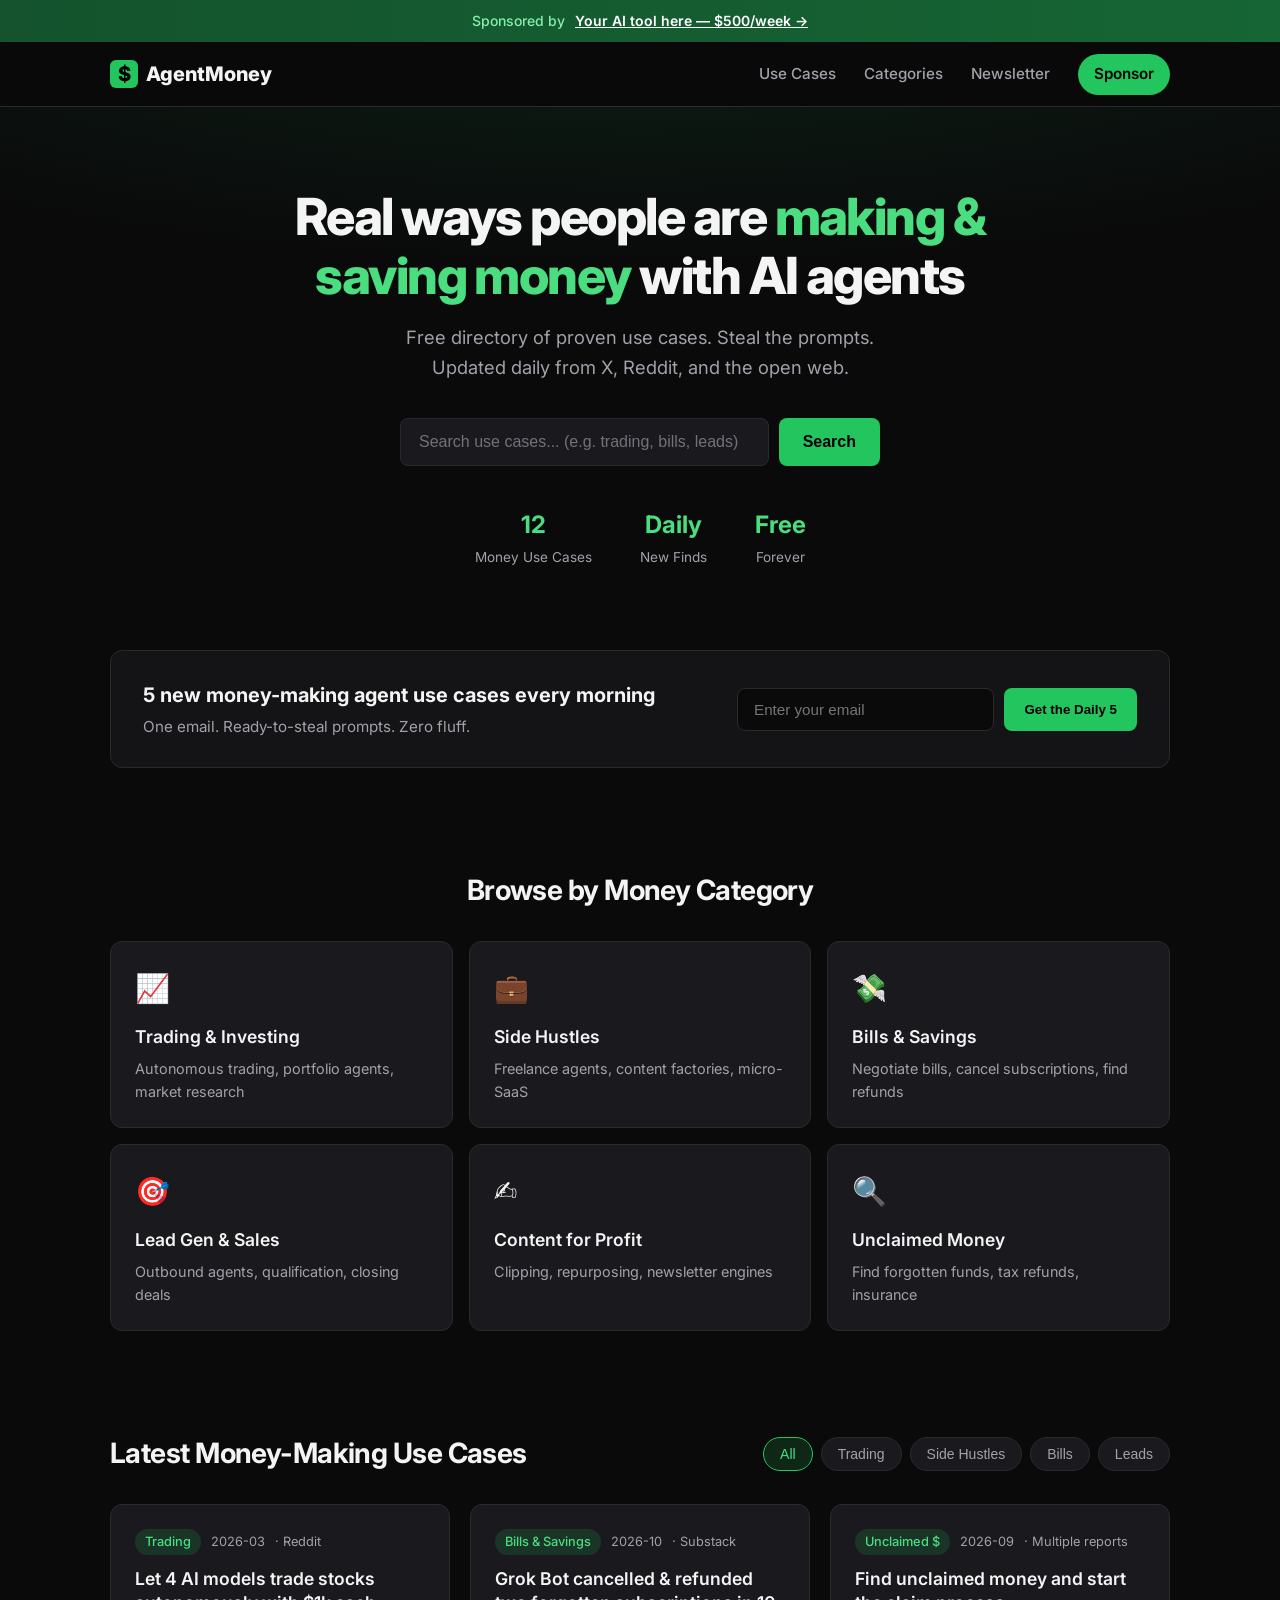
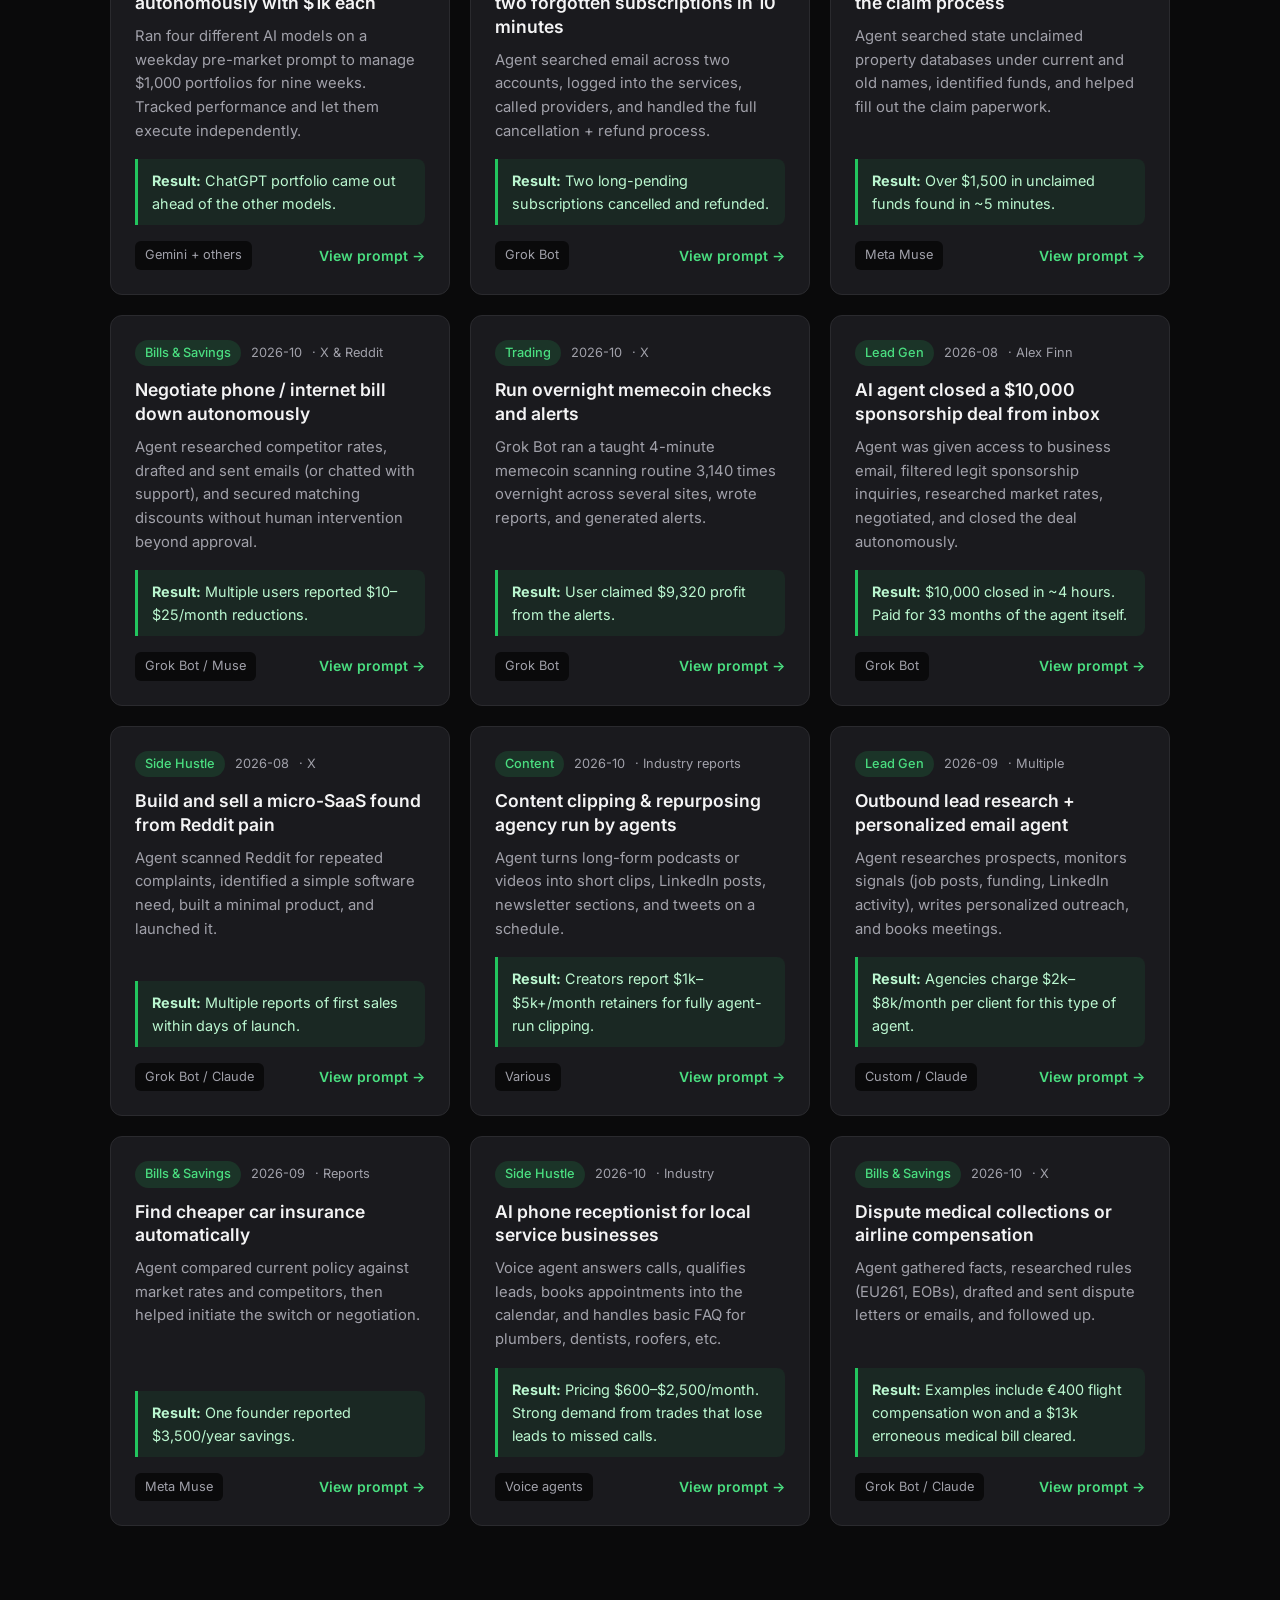
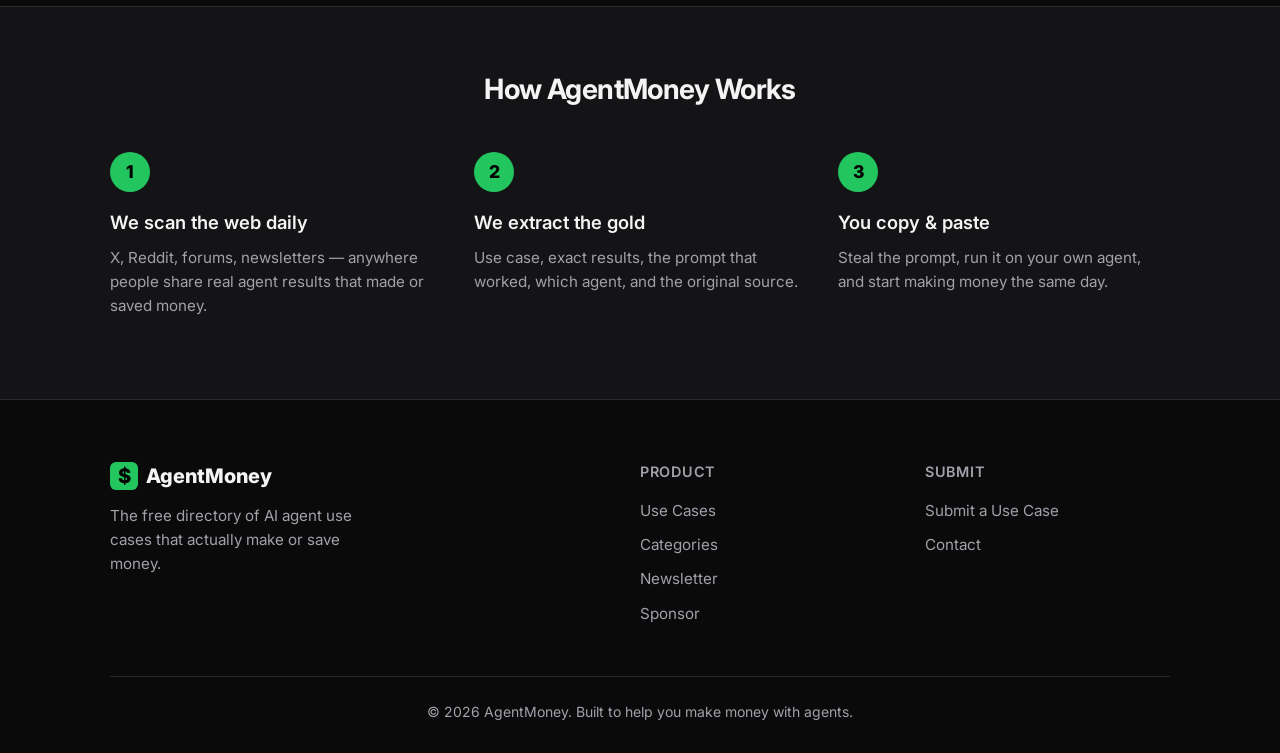
==== index.html @ 53b1bd2c "Add files via upload" ====
<!DOCTYPE html>
<html lang="en">
<head>
  <meta charset="UTF-8">
  <meta name="viewport" content="width=device-width, initial-scale=1.0">
  <title>AgentMoney — Real Ways People Make & Save Money with AI Agents</title>
  <meta name="description" content="The largest free directory of proven AI agent use cases that actually make or save money. Updated daily. Steal the prompts.">
  <meta name="keywords" content="AI agents, make money with AI, side hustle agents, agent use cases, AI money, autonomous agents">
  <link rel="canonical" href="https://agentmoney.ai/">
  <meta property="og:title" content="AgentMoney — Make Money with AI Agents">
  <meta property="og:description" content="Real use cases, real results, ready-to-steal prompts. Updated daily.">
  <meta property="og:type" content="website">
  <link rel="stylesheet" href="styles.css">
  <link rel="preconnect" href="https://fonts.googleapis.com">
  <link rel="preconnect" href="https://fonts.gstatic.com" crossorigin>
  <link href="https://fonts.googleapis.com/css2?family=Inter:wght@400;500;600;700;800&display=swap" rel="stylesheet">
</head>
<body>
  <!-- Sponsor Bar -->
  <div class="sponsor-bar" id="sponsor-bar">
    <div class="container sponsor-inner">
      <span class="sponsor-label">Sponsored by</span>
      <a href="/sponsor" class="sponsor-link">Your AI tool here — $500/week →</a>
    </div>
  </div>

  <!-- Header -->
  <header class="header">
    <div class="container header-inner">
      <a href="/" class="logo">
        <span class="logo-icon">$</span>
        <span class="logo-text">AgentMoney</span>
      </a>
      <nav class="nav">
        <a href="#use-cases">Use Cases</a>
        <a href="#categories">Categories</a>
        <a href="/newsletter">Newsletter</a>
        <a href="/sponsor" class="btn-sponsor">Sponsor</a>
      </nav>
      <button class="mobile-menu-btn" id="mobile-menu-btn" aria-label="Menu">☰</button>
    </div>
  </header>

  <!-- Hero -->
  <section class="hero">
    <div class="container">
      <div class="hero-content">
        <h1>Real ways people are <span class="highlight">making & saving money</span> with AI agents</h1>
        <p class="hero-sub">Free directory of proven use cases. Steal the prompts. Updated daily from X, Reddit, and the open web.</p>
        
        <div class="search-box">
          <input type="text" id="search-input" placeholder="Search use cases... (e.g. trading, bills, leads)" autocomplete="off">
          <button id="search-btn">Search</button>
        </div>

        <div class="hero-stats">
          <div class="stat">
            <span class="stat-num" id="total-cases">47</span>
            <span class="stat-label">Money Use Cases</span>
          </div>
          <div class="stat">
            <span class="stat-num">Daily</span>
            <span class="stat-label">New Finds</span>
          </div>
          <div class="stat">
            <span class="stat-num">Free</span>
            <span class="stat-label">Forever</span>
          </div>
        </div>
      </div>
    </div>
  </section>

  <!-- Newsletter CTA -->
  <section class="newsletter-cta">
    <div class="container">
      <div class="newsletter-box">
        <div class="newsletter-text">
          <h2>5 new money-making agent use cases every morning</h2>
          <p>One email. Ready-to-steal prompts. Zero fluff.</p>
        </div>
        <form class="newsletter-form" id="newsletter-form">
          <input type="email" placeholder="Enter your email" required>
          <button type="submit">Get the Daily 5</button>
        </form>
      </div>
    </div>
  </section>

  <!-- Categories -->
  <section class="categories" id="categories">
    <div class="container">
      <h2 class="section-title">Browse by Money Category</h2>
      <div class="category-grid">
        <a href="#trading" class="category-card">
          <span class="cat-icon">📈</span>
          <h3>Trading & Investing</h3>
          <p>Autonomous trading, portfolio agents, market research</p>
        </a>
        <a href="#side-hustles" class="category-card">
          <span class="cat-icon">💼</span>
          <h3>Side Hustles</h3>
          <p>Freelance agents, content factories, micro-SaaS</p>
        </a>
        <a href="#bills" class="category-card">
          <span class="cat-icon">💸</span>
          <h3>Bills & Savings</h3>
          <p>Negotiate bills, cancel subscriptions, find refunds</p>
        </a>
        <a href="#leads" class="category-card">
          <span class="cat-icon">🎯</span>
          <h3>Lead Gen & Sales</h3>
          <p>Outbound agents, qualification, closing deals</p>
        </a>
        <a href="#content" class="category-card">
          <span class="cat-icon">✍️</span>
          <h3>Content for Profit</h3>
          <p>Clipping, repurposing, newsletter engines</p>
        </a>
        <a href="#unclaimed" class="category-card">
          <span class="cat-icon">🔍</span>
          <h3>Unclaimed Money</h3>
          <p>Find forgotten funds, tax refunds, insurance</p>
        </a>
      </div>
    </div>
  </section>

  <!-- Use Cases -->
  <section class="use-cases" id="use-cases">
    <div class="container">
      <div class="section-header">
        <h2 class="section-title">Latest Money-Making Use Cases</h2>
        <div class="filters">
          <button class="filter-btn active" data-filter="all">All</button>
          <button class="filter-btn" data-filter="trading">Trading</button>
          <button class="filter-btn" data-filter="side-hustles">Side Hustles</button>
          <button class="filter-btn" data-filter="bills">Bills</button>
          <button class="filter-btn" data-filter="leads">Leads</button>
        </div>
      </div>

      <div class="use-case-grid" id="use-case-grid">
        <!-- Use cases will be injected by JS -->
      </div>
    </div>
  </section>

  <!-- How it works -->
  <section class="how-it-works">
    <div class="container">
      <h2 class="section-title">How AgentMoney Works</h2>
      <div class="steps">
        <div class="step">
          <div class="step-num">1</div>
          <h3>We scan the web daily</h3>
          <p>X, Reddit, forums, newsletters — anywhere people share real agent results that made or saved money.</p>
        </div>
        <div class="step">
          <div class="step-num">2</div>
          <h3>We extract the gold</h3>
          <p>Use case, exact results, the prompt that worked, which agent, and the original source.</p>
        </div>
        <div class="step">
          <div class="step-num">3</div>
          <h3>You copy & paste</h3>
          <p>Steal the prompt, run it on your own agent, and start making money the same day.</p>
        </div>
      </div>
    </div>
  </section>

  <!-- Footer -->
  <footer class="footer">
    <div class="container">
      <div class="footer-grid">
        <div class="footer-brand">
          <a href="/" class="logo">
            <span class="logo-icon">$</span>
            <span class="logo-text">AgentMoney</span>
          </a>
          <p>The free directory of AI agent use cases that actually make or save money.</p>
        </div>
        <div class="footer-links">
          <h4>Product</h4>
          <a href="#use-cases">Use Cases</a>
          <a href="#categories">Categories</a>
          <a href="/newsletter">Newsletter</a>
          <a href="/sponsor">Sponsor</a>
        </div>
        <div class="footer-links">
          <h4>Submit</h4>
          <a href="/submit">Submit a Use Case</a>
          <a href="mailto:hello@agentmoney.ai">Contact</a>
        </div>
      </div>
      <div class="footer-bottom">
        <p>© 2026 AgentMoney. Built to help you make money with agents.</p>
      </div>
    </div>
  </footer>

  <script src="data.js"></script>
  <script src="app.js"></script>
</body>
</html>
---- styles.css ----
/* Reset & Base */
*, *::before, *::after { box-sizing: border-box; margin: 0; padding: 0; }
:root {
  --bg: #0a0a0b;
  --bg-elevated: #141416;
  --bg-card: #1a1a1e;
  --border: #2a2a2e;
  --text: #f4f4f5;
  --text-muted: #a1a1aa;
  --accent: #22c55e;
  --accent-hover: #16a34a;
  --accent-dim: rgba(34, 197, 94, 0.15);
  --highlight: #4ade80;
  --radius: 12px;
  --radius-sm: 8px;
  --font: 'Inter', system-ui, -apple-system, sans-serif;
}
html { scroll-behavior: smooth; }
body {
  font-family: var(--font);
  background: var(--bg);
  color: var(--text);
  line-height: 1.6;
  min-height: 100vh;
}
a { color: inherit; text-decoration: none; }
img { max-width: 100%; display: block; }
.container { max-width: 1100px; margin: 0 auto; padding: 0 20px; }

/* Sponsor Bar */
.sponsor-bar {
  background: linear-gradient(90deg, #14532d, #166534);
  padding: 10px 0;
  font-size: 14px;
  text-align: center;
}
.sponsor-inner { display: flex; align-items: center; justify-content: center; gap: 10px; flex-wrap: wrap; }
.sponsor-label { color: #86efac; font-weight: 500; }
.sponsor-link { color: #fff; font-weight: 600; text-decoration: underline; }
.sponsor-link:hover { color: #bbf7d0; }

/* Header */
.header {
  position: sticky; top: 0; z-index: 100;
  background: rgba(10, 10, 11, 0.85);
  backdrop-filter: blur(12px);
  border-bottom: 1px solid var(--border);
}
.header-inner {
  display: flex; align-items: center; justify-content: space-between;
  height: 64px;
}
.logo {
  display: flex; align-items: center; gap: 8px;
  font-weight: 800; font-size: 1.25rem;
}
.logo-icon {
  background: var(--accent);
  color: #000;
  width: 28px; height: 28px;
  border-radius: 6px;
  display: flex; align-items: center; justify-content: center;
  font-weight: 800;
}
.nav { display: flex; align-items: center; gap: 28px; }
.nav a { color: var(--text-muted); font-weight: 500; font-size: 0.95rem; transition: color 0.15s; }
.nav a:hover { color: var(--text); }
.btn-sponsor {
  background: var(--accent) !important;
  color: #000 !important;
  padding: 8px 16px;
  border-radius: 999px;
  font-weight: 600 !important;
}
.btn-sponsor:hover { background: var(--accent-hover) !important; }
.mobile-menu-btn { display: none; background: none; border: none; color: var(--text); font-size: 1.5rem; cursor: pointer; }

/* Hero */
.hero {
  padding: 80px 0 60px;
  background: radial-gradient(ellipse 80% 50% at 50% -20%, rgba(34, 197, 94, 0.12), transparent);
}
.hero-content { text-align: center; max-width: 720px; margin: 0 auto; }
.hero h1 {
  font-size: clamp(2.1rem, 5vw, 3.2rem);
  font-weight: 800;
  line-height: 1.15;
  letter-spacing: -0.03em;
  margin-bottom: 18px;
}
.highlight { color: var(--highlight); }
.hero-sub {
  font-size: 1.15rem;
  color: var(--text-muted);
  margin-bottom: 36px;
  max-width: 540px;
  margin-left: auto;
  margin-right: auto;
}
.search-box {
  display: flex; gap: 10px;
  max-width: 480px;
  margin: 0 auto 40px;
}
.search-box input {
  flex: 1;
  background: var(--bg-card);
  border: 1px solid var(--border);
  border-radius: var(--radius-sm);
  padding: 14px 18px;
  color: var(--text);
  font-size: 1rem;
  outline: none;
  transition: border-color 0.15s;
}
.search-box input:focus { border-color: var(--accent); }
.search-box input::placeholder { color: #71717a; }
.search-box button {
  background: var(--accent);
  color: #000;
  border: none;
  border-radius: var(--radius-sm);
  padding: 0 24px;
  font-weight: 600;
  font-size: 1rem;
  cursor: pointer;
  transition: background 0.15s;
}
.search-box button:hover { background: var(--accent-hover); }
.hero-stats {
  display: flex; justify-content: center; gap: 48px; flex-wrap: wrap;
}
.stat { text-align: center; }
.stat-num { display: block; font-size: 1.5rem; font-weight: 700; color: var(--highlight); }
.stat-label { font-size: 0.85rem; color: var(--text-muted); }

/* Newsletter CTA */
.newsletter-cta { padding: 20px 0 60px; }
.newsletter-box {
  background: var(--bg-elevated);
  border: 1px solid var(--border);
  border-radius: var(--radius);
  padding: 28px 32px;
  display: flex;
  align-items: center;
  justify-content: space-between;
  gap: 24px;
  flex-wrap: wrap;
}
.newsletter-text h2 { font-size: 1.25rem; font-weight: 700; margin-bottom: 4px; }
.newsletter-text p { color: var(--text-muted); font-size: 0.95rem; }
.newsletter-form { display: flex; gap: 10px; flex: 1; max-width: 400px; }
.newsletter-form input {
  flex: 1;
  background: var(--bg);
  border: 1px solid var(--border);
  border-radius: var(--radius-sm);
  padding: 12px 16px;
  color: var(--text);
  font-size: 0.95rem;
  outline: none;
}
.newsletter-form input:focus { border-color: var(--accent); }
.newsletter-form button {
  background: var(--accent);
  color: #000;
  border: none;
  border-radius: var(--radius-sm);
  padding: 0 20px;
  font-weight: 600;
  cursor: pointer;
  white-space: nowrap;
}
.newsletter-form button:hover { background: var(--accent-hover); }

/* Categories */
.categories { padding: 40px 0 60px; }
.section-title {
  font-size: 1.75rem;
  font-weight: 700;
  letter-spacing: -0.02em;
  margin-bottom: 28px;
  text-align: center;
}
.category-grid {
  display: grid;
  grid-template-columns: repeat(auto-fit, minmax(280px, 1fr));
  gap: 16px;
}
.category-card {
  background: var(--bg-card);
  border: 1px solid var(--border);
  border-radius: var(--radius);
  padding: 24px;
  transition: border-color 0.15s, transform 0.15s;
}
.category-card:hover {
  border-color: var(--accent);
  transform: translateY(-2px);
}
.cat-icon { font-size: 1.75rem; display: block; margin-bottom: 12px; }
.category-card h3 { font-size: 1.1rem; font-weight: 600; margin-bottom: 6px; }
.category-card p { color: var(--text-muted); font-size: 0.9rem; }

/* Use Cases */
.use-cases { padding: 40px 0 80px; }
.section-header {
  display: flex;
  align-items: center;
  justify-content: space-between;
  flex-wrap: wrap;
  gap: 16px;
  margin-bottom: 28px;
}
.section-header .section-title { margin-bottom: 0; text-align: left; }
.filters { display: flex; gap: 8px; flex-wrap: wrap; }
.filter-btn {
  background: var(--bg-card);
  border: 1px solid var(--border);
  color: var(--text-muted);
  padding: 8px 16px;
  border-radius: 999px;
  font-size: 0.875rem;
  font-weight: 500;
  cursor: pointer;
  transition: all 0.15s;
}
.filter-btn:hover, .filter-btn.active {
  background: var(--accent-dim);
  border-color: var(--accent);
  color: var(--highlight);
}
.use-case-grid {
  display: grid;
  grid-template-columns: repeat(auto-fill, minmax(320px, 1fr));
  gap: 20px;
}
.use-case-card {
  background: var(--bg-card);
  border: 1px solid var(--border);
  border-radius: var(--radius);
  padding: 24px;
  display: flex;
  flex-direction: column;
  transition: border-color 0.15s;
}
.use-case-card:hover { border-color: #3f3f46; }
.use-case-meta {
  display: flex;
  align-items: center;
  gap: 10px;
  margin-bottom: 12px;
  font-size: 0.8rem;
  color: var(--text-muted);
}
.use-case-tag {
  background: var(--accent-dim);
  color: var(--highlight);
  padding: 3px 10px;
  border-radius: 999px;
  font-weight: 500;
}
.use-case-card h3 {
  font-size: 1.1rem;
  font-weight: 600;
  margin-bottom: 10px;
  line-height: 1.35;
}
.use-case-card p {
  color: var(--text-muted);
  font-size: 0.925rem;
  margin-bottom: 16px;
  flex: 1;
}
.use-case-result {
  background: rgba(34, 197, 94, 0.08);
  border-left: 3px solid var(--accent);
  padding: 10px 14px;
  border-radius: 0 var(--radius-sm) var(--radius-sm) 0;
  font-size: 0.9rem;
  margin-bottom: 16px;
  color: #bbf7d0;
}
.use-case-footer {
  display: flex;
  align-items: center;
  justify-content: space-between;
  gap: 12px;
  margin-top: auto;
}
.agent-badge {
  font-size: 0.8rem;
  color: var(--text-muted);
  background: var(--bg);
  padding: 4px 10px;
  border-radius: 6px;
}
.view-prompt {
  font-size: 0.875rem;
  font-weight: 600;
  color: var(--highlight);
}
.view-prompt:hover { text-decoration: underline; }

/* How it works */
.how-it-works {
  padding: 60px 0 80px;
  background: var(--bg-elevated);
  border-top: 1px solid var(--border);
}
.steps {
  display: grid;
  grid-template-columns: repeat(auto-fit, minmax(260px, 1fr));
  gap: 32px;
  margin-top: 40px;
}
.step-num {
  width: 40px; height: 40px;
  background: var(--accent);
  color: #000;
  border-radius: 50%;
  display: flex; align-items: center; justify-content: center;
  font-weight: 800;
  font-size: 1.1rem;
  margin-bottom: 16px;
}
.step h3 { font-size: 1.15rem; font-weight: 600; margin-bottom: 8px; }
.step p { color: var(--text-muted); font-size: 0.95rem; }

/* Footer */
.footer {
  padding: 60px 0 30px;
  border-top: 1px solid var(--border);
}
.footer-grid {
  display: grid;
  grid-template-columns: 2fr 1fr 1fr;
  gap: 40px;
  margin-bottom: 40px;
}
.footer-brand p { color: var(--text-muted); margin-top: 12px; font-size: 0.95rem; max-width: 280px; }
.footer-links h4 { font-size: 0.9rem; font-weight: 600; margin-bottom: 16px; color: var(--text-muted); text-transform: uppercase; letter-spacing: 0.05em; }
.footer-links a { display: block; color: var(--text-muted); margin-bottom: 10px; font-size: 0.95rem; }
.footer-links a:hover { color: var(--text); }
.footer-bottom {
  border-top: 1px solid var(--border);
  padding-top: 24px;
  text-align: center;
  color: var(--text-muted);
  font-size: 0.875rem;
}

/* Responsive */
@media (max-width: 768px) {
  .nav { display: none; }
  .mobile-menu-btn { display: block; }
  .hero { padding: 50px 0 40px; }
  .newsletter-box { flex-direction: column; align-items: stretch; }
  .newsletter-form { max-width: none; }
  .section-header { flex-direction: column; align-items: flex-start; }
  .footer-grid { grid-template-columns: 1fr; gap: 32px; }
  .hero-stats { gap: 28px; }
}
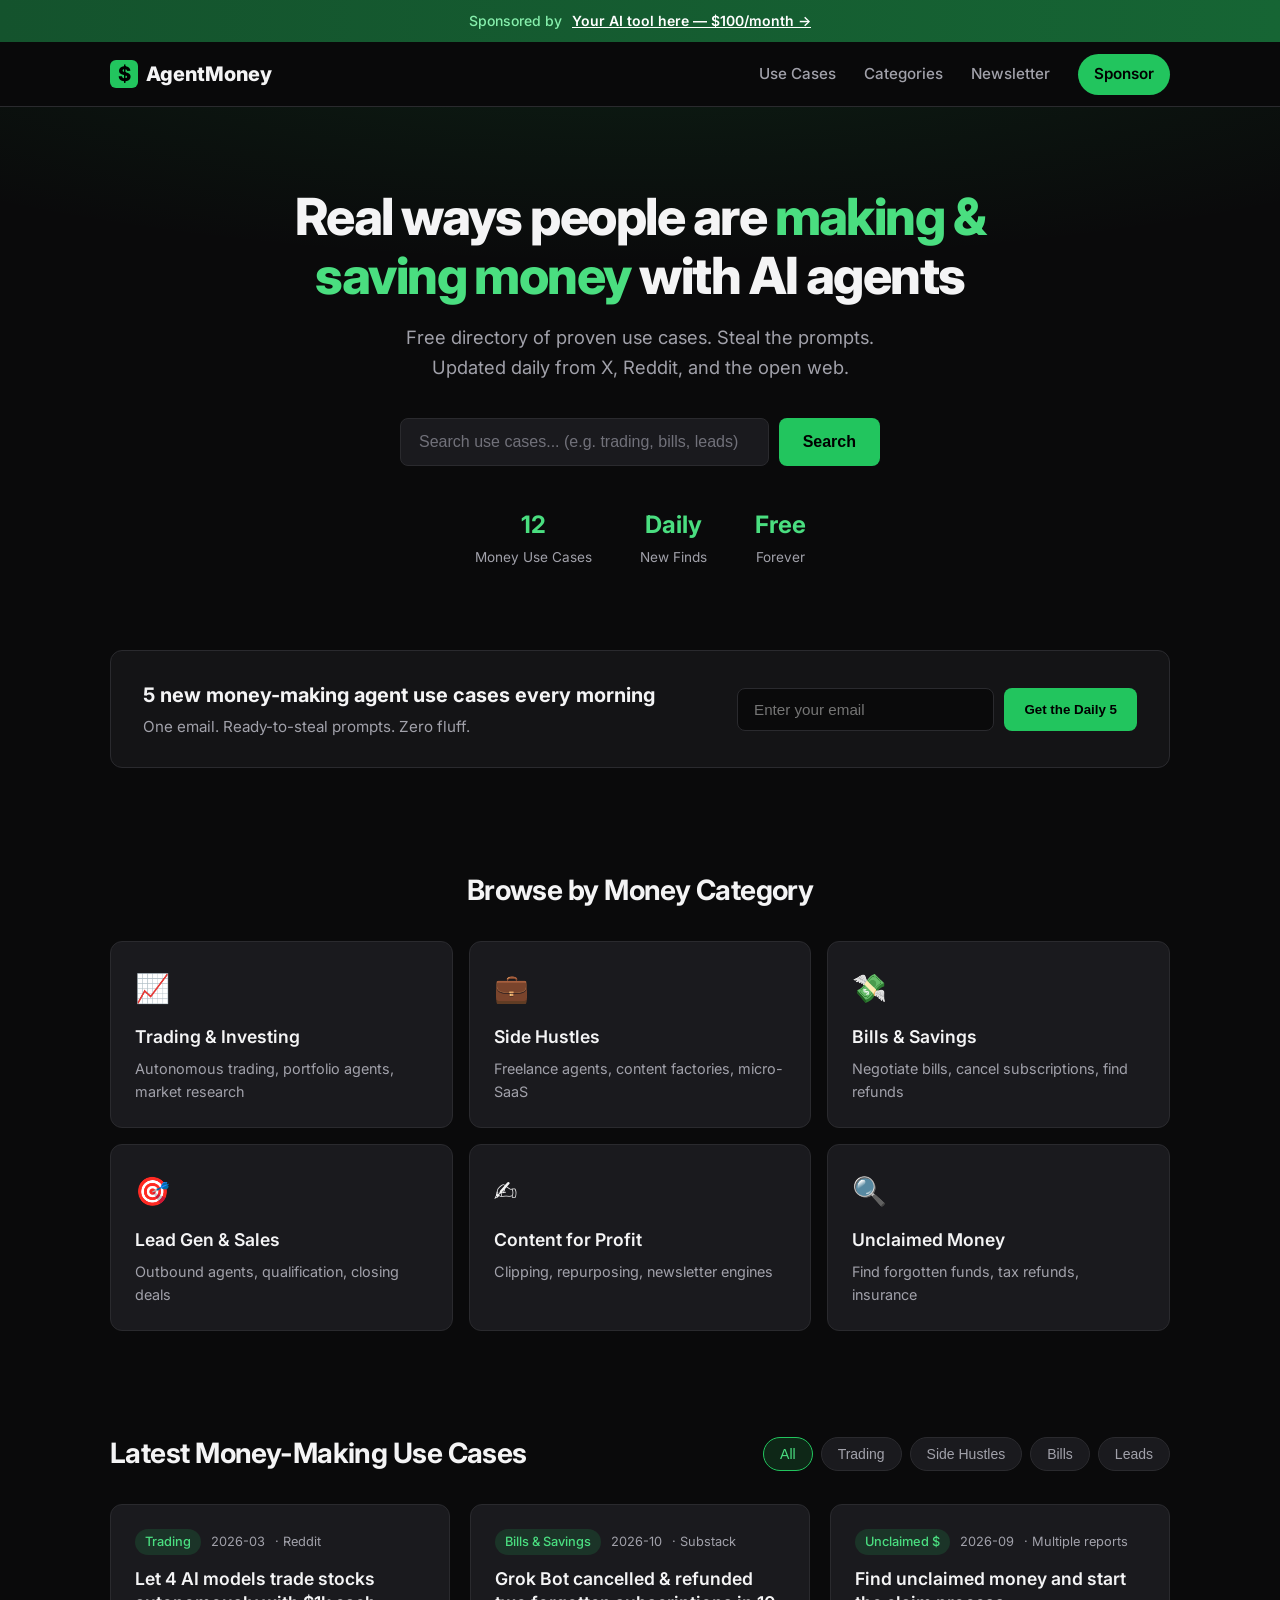
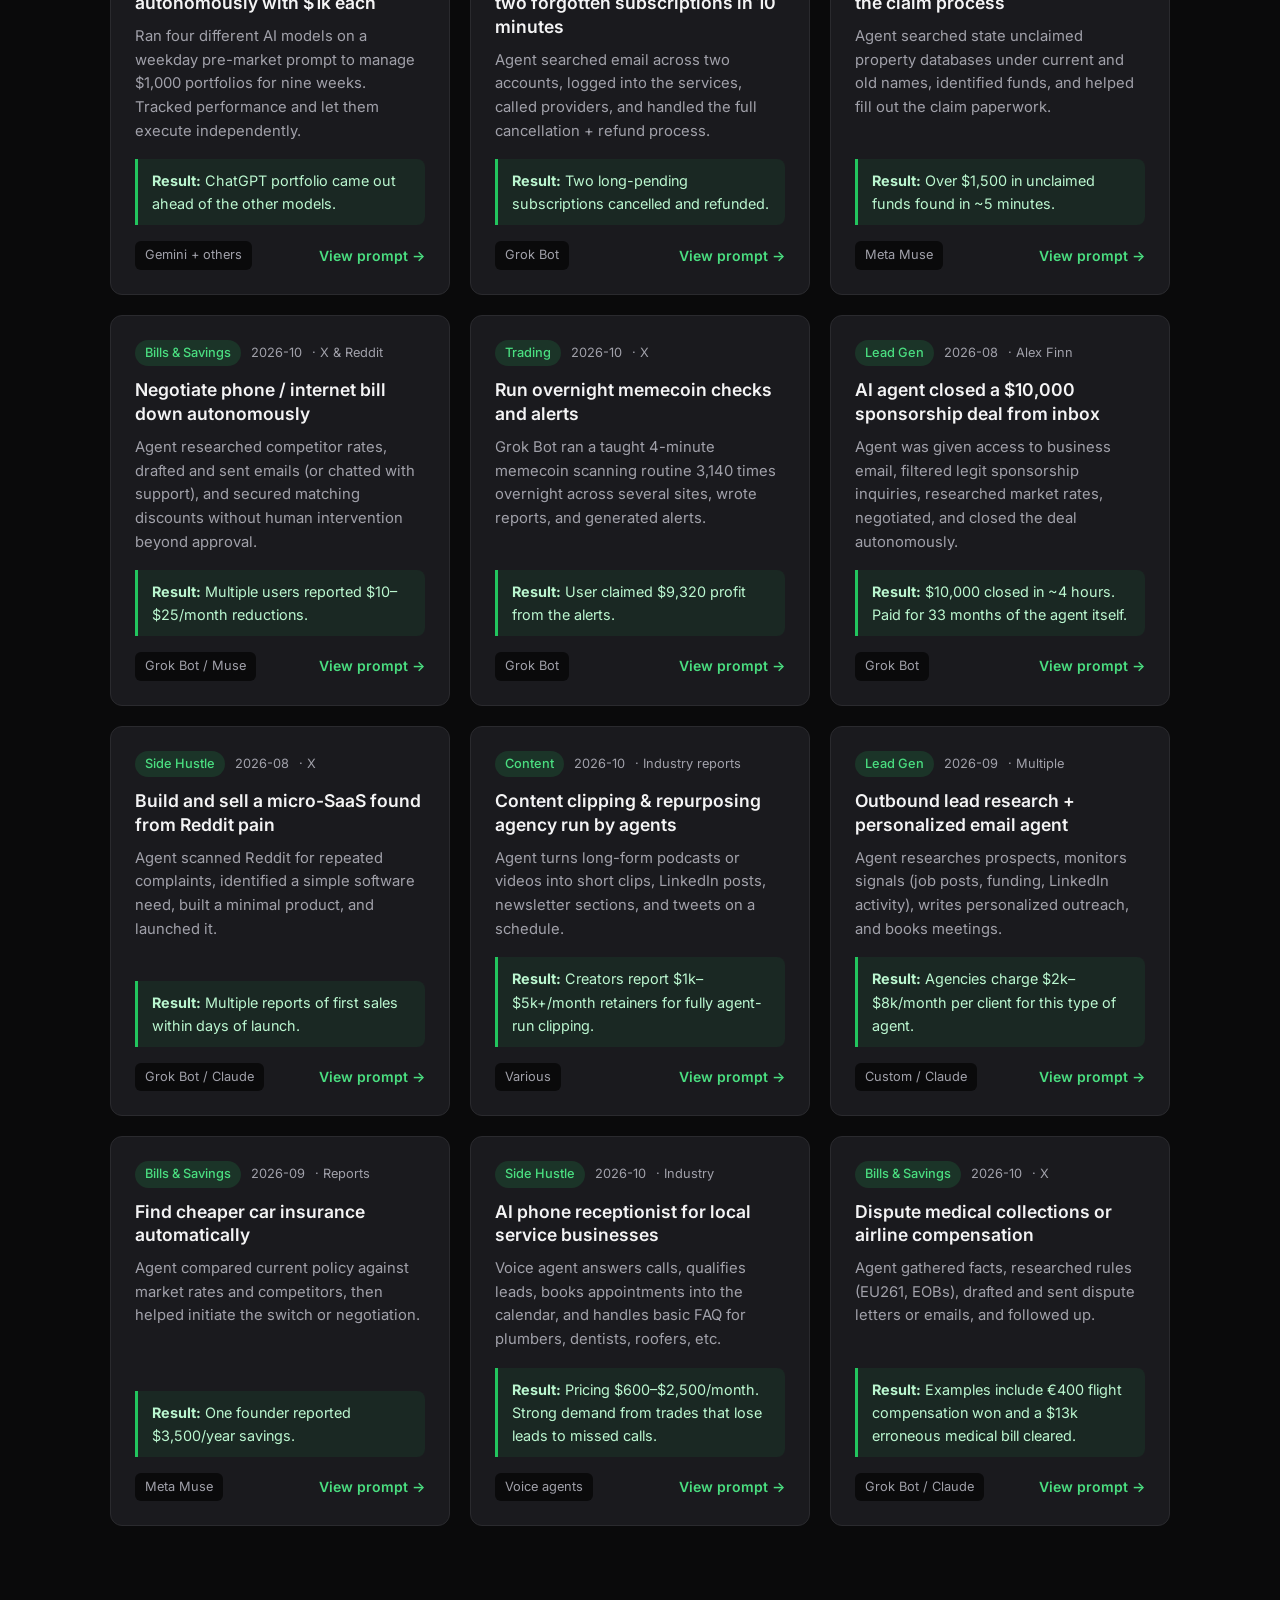
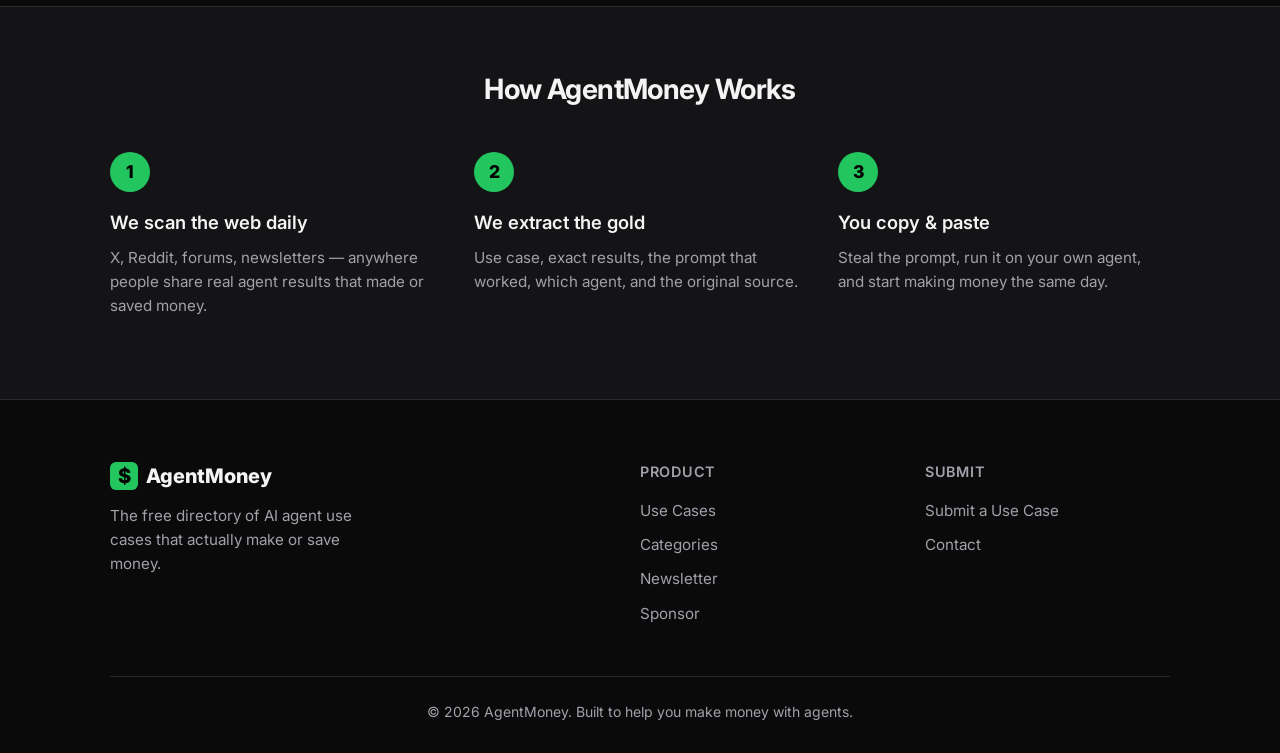
==== commit de71b4a1: "Update sponsorship link pricing from weekly to monthly" ====
--- a/index.html
+++ b/index.html
@@ -20,7 +20,7 @@
   <div class="sponsor-bar" id="sponsor-bar">
     <div class="container sponsor-inner">
       <span class="sponsor-label">Sponsored by</span>
-      <a href="/sponsor" class="sponsor-link">Your AI tool here — $500/week →</a>
+     <a href="/sponsor.html" class="sponsor-link">Your AI tool here — $100/month →</a> 
     </div>
   </div>
 
@@ -35,7 +35,7 @@
         <a href="#use-cases">Use Cases</a>
         <a href="#categories">Categories</a>
         <a href="/newsletter">Newsletter</a>
-        <a href="/sponsor" class="btn-sponsor">Sponsor</a>
+       <a href="/sponsor.html" class="btn-sponsor">Sponsor</a> 
       </nav>
       <button class="mobile-menu-btn" id="mobile-menu-btn" aria-label="Menu">☰</button>
     </div>
@@ -186,7 +186,7 @@
           <a href="#use-cases">Use Cases</a>
           <a href="#categories">Categories</a>
           <a href="/newsletter">Newsletter</a>
-          <a href="/sponsor">Sponsor</a>
+        <a href="/sponsor.html">Sponsor</a>  
         </div>
         <div class="footer-links">
           <h4>Submit</h4>
